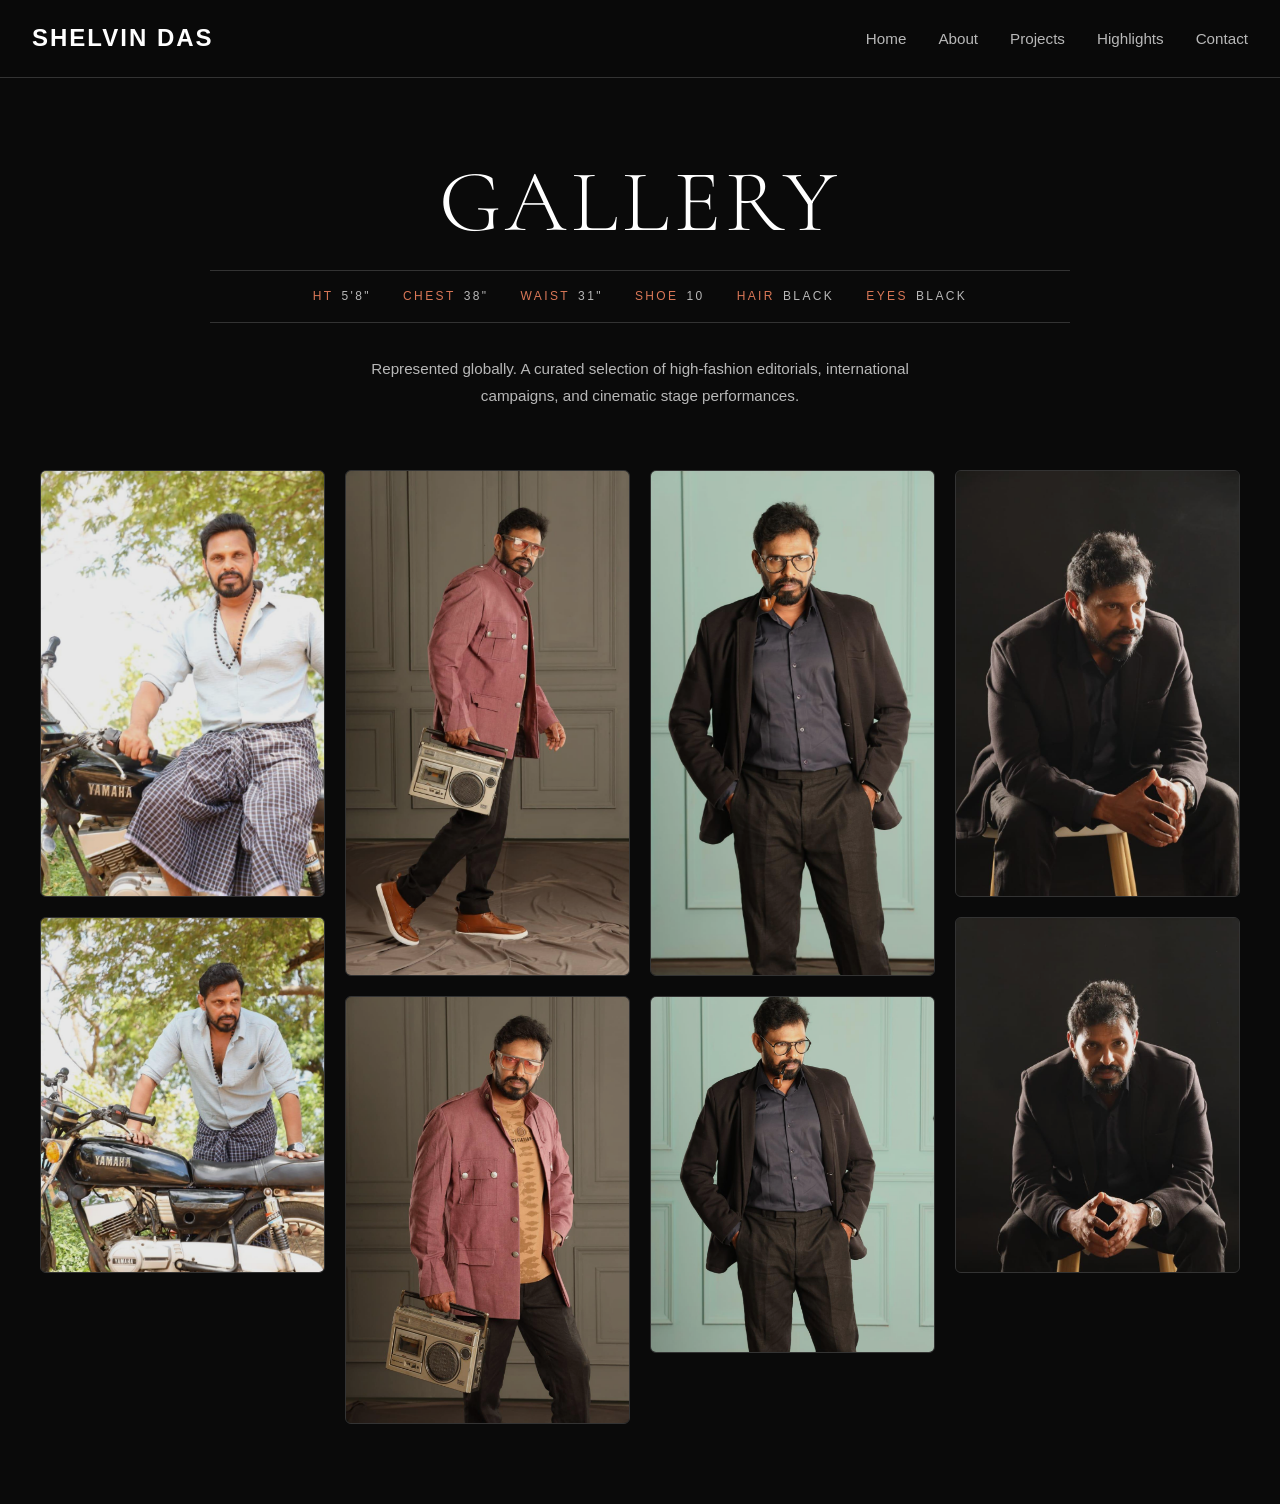
==== gallery.html @ 8c77b891 "Add files via upload" ====
<!DOCTYPE html>
<html lang="en">

<head>
  <meta charset="UTF-8" />
  <meta name="viewport" content="width=device-width, initial-scale=1.0" />
  <title>Gallery</title>

  <link rel="preconnect" href="https://fonts.googleapis.com">
  <link rel="preconnect" href="https://fonts.gstatic.com" crossorigin>
  <link
    href="https://fonts.googleapis.com/css2?family=Cormorant+Garamond:wght@300;400;500&family=Inter:wght@300;400;500&display=swap"
    rel="stylesheet">

  <style>
    /* Theme Variables */
    :root {
      --bg-dark: #0a0a0a;
      --bg-secondary: #1a1a1a;
      --text-primary: #ffffff;
      --text-secondary: #b8b8b8;
      --accent: #d97757;
      --accent-dark: #c56647;
      --accent-light: #e8936d;
      --border: #333333;
    }

    * {
      margin: 0;
      padding: 0;
      box-sizing: border-box;
    }

    body {
      font-family: -apple-system, BlinkMacSystemFont, 'Segoe UI',
        'Roboto', 'Oxygen', 'Ubuntu', 'Cantarell', sans-serif;

      background-color: var(--bg-dark);
      color: var(--text-primary);
      line-height: 1.6;
      overflow-x: hidden;
    }

    /* NAVIGATION */

    nav {
      position: sticky;
      top: 0;
      z-index: 1000;
      background: rgba(10, 10, 10, 0.95);
      backdrop-filter: blur(10px);
      border-bottom: 1px solid var(--border);
      padding: 1.2rem 2rem;
    }

    nav .container {
      max-width: 1400px;
      margin: 0 auto;
      display: flex;
      justify-content: space-between;
      align-items: center;
    }


    .logo {
      font-size: 1.5rem;
      font-weight: 700;
      letter-spacing: 2px;
      color: var(--text-primary);
      text-decoration: none;
    }

    .nav-links {
      display: flex;
      gap: 2rem;
      list-style: none;
    }

    .nav-links a {
      color: var(--text-secondary);
      text-decoration: none;
      font-size: 0.95rem;
      font-weight: 500;
      transition: 0.3s ease;
      position: relative;
    }

    .nav-links a:hover,
    .nav-links a.active {
      color: var(--accent);
    }

    .nav-links a::after {
      content: '';
      position: absolute;
      left: 0;
      bottom: -6px;
      width: 0%;
      height: 2px;
      background: var(--accent);
      transition: 0.3s ease;
    }

    .nav-links a:hover::after,
    .nav-links a.active::after {
      width: 100%;
    }

    .container {
    max-width: 1400px;
    margin: 0 auto;
    width: 100%;
    }


    /* --- Portfolio Header --- */
    .portfolio-header {
      text-align: center;
      padding: 80px 20px 60px;
      max-width: 900px;
      margin: 0 auto;
    }

    .model-name {
      font-family: 'Cormorant Garamond', serif;
      font-size: 5.5rem;
      font-weight: 300;
      letter-spacing: 0.05em;
      text-transform: uppercase;
      margin-bottom: 24px;
      line-height: 1;
      color: var(--text-primary);
    }

    /* Model Measurements/Stats Line */
    .model-stats {
      display: flex;
      justify-content: center;
      flex-wrap: wrap;
      gap: 16px 32px;
      font-size: 0.75rem;
      letter-spacing: 0.2em;
      text-transform: uppercase;
      color: var(--text-secondary);
      margin-bottom: 32px;
      border-top: 1px solid var(--border);
      border-bottom: 1px solid var(--border);
      padding: 16px 0;
    }

    .stat-item {
      display: flex;
      gap: 8px;
    }

    .stat-label {
      font-weight: 500;
      color: var(--accent);
      /* Using the accent color for data labels */
    }

    .model-bio {
      font-size: 0.95rem;
      line-height: 1.8;
      color: var(--text-secondary);
      font-weight: 300;
      max-width: 600px;
      margin: 0 auto;
    }

    /* --- Pinterest-Style Masonry Grid --- */
    .masonry-grid {
      column-count: 4;
      column-gap: 20px;
      padding: 0 40px 80px;
      max-width: 1800px;
      margin: 0 auto;
    }

    /* Individual Image Card */
    .grid-item {
      break-inside: avoid;
      margin-bottom: 20px;
      position: relative;
      overflow: hidden;
      cursor: pointer;
      border-radius: 6px;
      background-color: var(--bg-secondary);
      border: 1px solid var(--border);
      transition: border-color 0.3s ease;
    }

    .grid-item:hover {
      border-color: var(--accent-dark);
    }

    .grid-item img {
      width: 100%;
      display: block;
      transition: transform 0.6s cubic-bezier(0.25, 0.46, 0.45, 0.94);
      opacity: 0.9;
      /* Slight dim to fit the dark theme */
    }

    .grid-item:hover img {
      transform: scale(1.03);
      opacity: 1;
    }

    /* Hover Overlay */
    .item-overlay {
      position: absolute;
      inset: 0;
      /* Dark gradient to ensure text readability */
      background: linear-gradient(to top, rgba(10, 10, 10, 0.9) 0%, transparent 50%);
      opacity: 0;
      transition: opacity 0.3s ease;
      display: flex;
      align-items: flex-end;
      padding: 24px;
    }

    .grid-item:hover .item-overlay {
      opacity: 1;
    }

    .item-info h3 {
      color: var(--text-primary);
      font-family: 'Cormorant Garamond', serif;
      font-weight: 400;
      font-style: italic;
      font-size: 1.5rem;
      margin-bottom: 4px;
    }

    .item-info p {
      color: var(--accent-light);
      font-size: 0.75rem;
      text-transform: uppercase;
      letter-spacing: 0.1em;
    }

    /* Placeholder heights to simulate masonry layout */
    .h-tall {
      aspect-ratio: 2/3;
    }

    .h-short {
      aspect-ratio: 4/5;
    }

    .h-xl {
      aspect-ratio: 9/16;
    }

    /* Responsive Adjustments */
    @media (max-width: 1200px) {
      .masonry-grid {
        column-count: 3;
      }

      .model-name {
        font-size: 4rem;
      }
    }

    @media (max-width: 900px) {
      .masonry-grid {
        column-count: 2;
        padding: 0 20px 40px;
      }

      .model-stats {
        gap: 12px 20px;
        font-size: 0.65rem;
      }
    }

    @media (max-width: 600px) {
      .masonry-grid {
        column-count: 1;
        column-gap: 0;
      }

      .model-name {
        font-size: 3rem;
      }

      .portfolio-header {
        padding: 50px 20px 40px;
      }
    }
  </style>
</head>

<body>
  <nav>
    <div class="container">

      <a href="index.html#home" class="logo">
        SHELVIN DAS
      </a>

      <ul class="nav-links">

        <li>
          <a href="index.html#home">
            Home
          </a>
        </li>

        <li>
          <a href="index.html#about">
            About
          </a>
        </li>

        <li>
          <a href="index.html#projects">
            Projects
          </a>
        </li>

        <li>
          <a href="index.html#highlights">
            Highlights
          </a>
        </li>

        <li>
          <a href="index.html#contact">
            Contact
          </a>
        </li>

      </ul>
    </div>
  </nav>


  <!-- Model Portfolio Header -->
  <header class="portfolio-header">
    <h1 class="model-name">Gallery</h1>

    <!-- Professional Model Measurements Line -->
    <div class="model-stats">
      <div class="stat-item"><span class="stat-label">HT</span> 5'8"</div>
      <div class="stat-item"><span class="stat-label">CHEST</span> 38"</div>
      <div class="stat-item"><span class="stat-label">WAIST</span> 31"</div>
      <div class="stat-item"><span class="stat-label">SHOE</span> 10</div>
      <div class="stat-item"><span class="stat-label">HAIR</span> BLACK</div>
      <div class="stat-item"><span class="stat-label">EYES</span> BLACK</div>
    </div>

    <p class="model-bio">
      Represented globally. A curated selection of high-fashion editorials, international campaigns, and cinematic stage
      performances.
    </p>
  </header>

  <!-- Pinterest-Style Masonry Grid -->
  <main class="masonry-grid">

    <div class="grid-item h-tall">
      <img src="Das1.jpeg" alt="Editorial Cover" style="height: 100%; object-fit: cover;">
      <div class="item-overlay">
        <div class="item-info">
          <h3>Koothadi</h3>
          <p>Character Profile</p>
        </div>
      </div>
    </div>

    <div class="grid-item h-short">
      <img src="Das2.jpeg" alt="Studio Portrait" style="height: 100%; object-fit: cover;">
      <div class="item-overlay">
        <div class="item-info">
          <h3>Koothadi</h3>
          <p>Character Profile</p>
        </div>
      </div>
    </div>

    <div class="grid-item h-xl">
      <img src="Das3.jpeg" alt="Runway Look" style="height: 100%; object-fit: cover;">
      <div class="item-overlay">
        <div class="item-info">
          <h3>Studio Series</h3>
          <p>Photoshoot</p>
        </div>
      </div>
    </div>

    <div class="grid-item h-tall">
      <img src="Das4.jpeg" alt="Commercial Campaign" style="height: 100%; object-fit: cover;">
      <div class="item-overlay">
        <div class="item-info">
          <h3>Studio Series</h3>
          <p>Photoshoot</p>
        </div>
      </div>
    </div>

    <div class="grid-item h-xl">
      <img src="Das5.jpeg" alt="Character Study" style="height: 100%; object-fit: cover;">
      <div class="item-overlay">
        <div class="item-info">
          <h3>Wild Buffalo</h3>
          <p>Character Profile</p>
        </div>
      </div>
    </div>

    <div class="grid-item h-short">
      <img src="Das6.jpeg" alt="Street Style" style="height: 100%; object-fit: cover;">
      <div class="item-overlay">
        <div class="item-info">
          <h3>Wild Buffalo</h3>
          <p>Character Profile</p>
        </div>
      </div>
    </div>

    <div class="grid-item h-tall">
      <img src="Das7.jpeg" alt="Avant Garde" style="height: 100%; object-fit: cover;">
      <div class="item-overlay">
        <div class="item-info">
          <h3>Backstage</h3>
          <p>Unfiltered Moments</p>
        </div>
      </div>
    </div>

    <div class="grid-item h-short">
      <img src="Das8.jpeg" alt="Backstage" style="height: 100%; object-fit: cover;">
      <div class="item-overlay">
        <div class="item-info">
          <h3>Backstage</h3>
          <p>Unfiltered Moments</p>
        </div>
      </div>
    </div>

  </main>

</body>

</html>
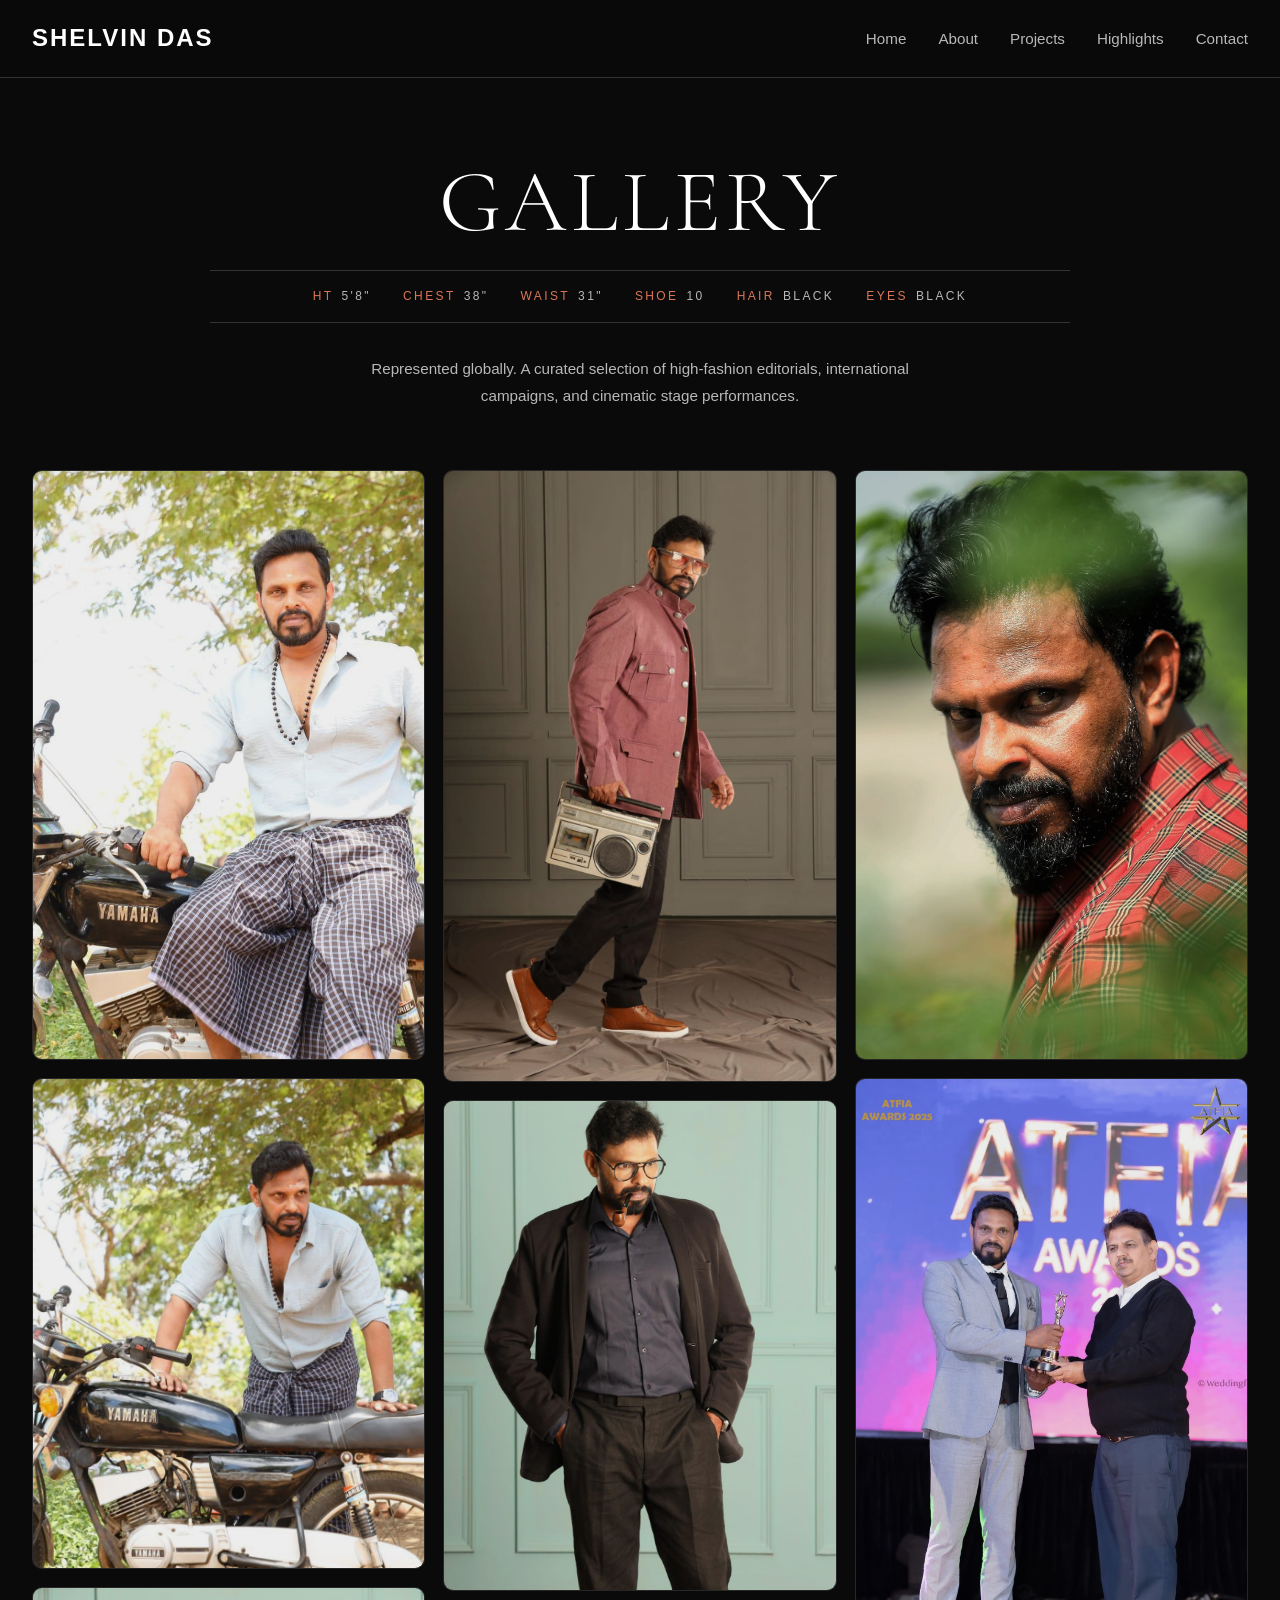
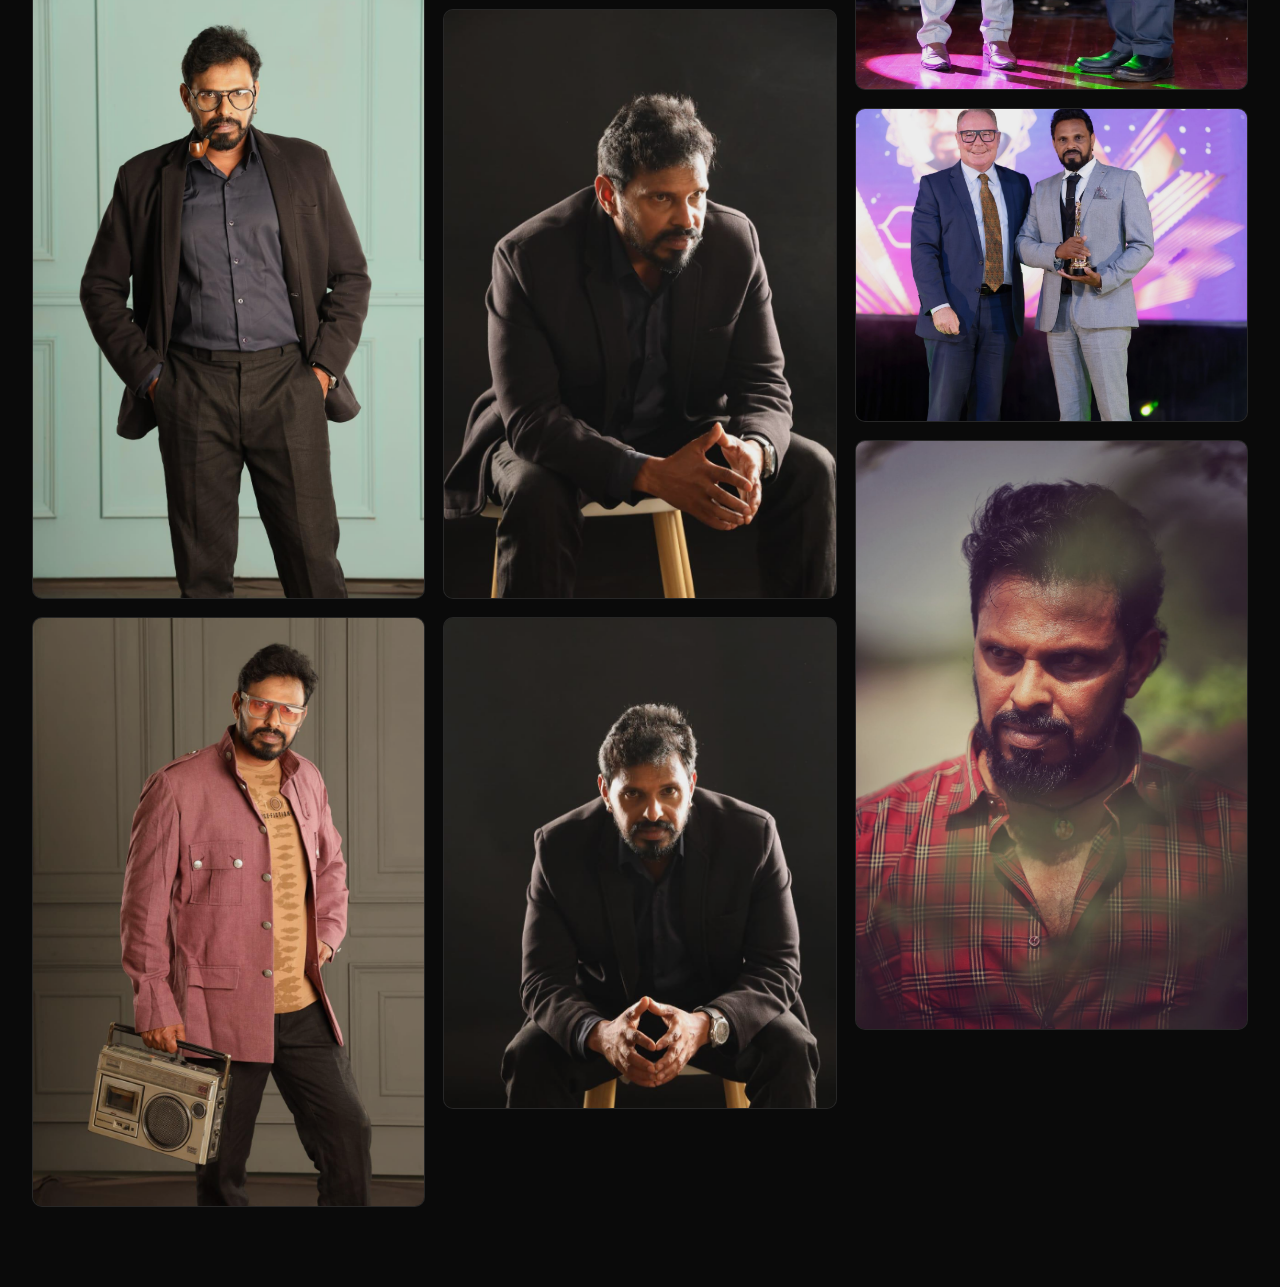
==== commit c1fe0ab4: "Photos update" ====
--- a/gallery.html
+++ b/gallery.html
@@ -107,9 +107,9 @@
     }
 
     .container {
-    max-width: 1400px;
-    margin: 0 auto;
-    width: 100%;
+      max-width: 1400px;
+      margin: 0 auto;
+      width: 100%;
     }
 
 
@@ -169,55 +169,62 @@
     }
 
     /* --- Pinterest-Style Masonry Grid --- */
+    /* --- Improved Masonry Grid --- */
     .masonry-grid {
       column-count: 4;
-      column-gap: 20px;
-      padding: 0 40px 80px;
-      max-width: 1800px;
+      column-gap: 18px;
+      padding: 0 32px 80px;
+      max-width: 1700px;
       margin: 0 auto;
     }
 
-    /* Individual Image Card */
     .grid-item {
       break-inside: avoid;
-      margin-bottom: 20px;
+      margin-bottom: 18px;
       position: relative;
       overflow: hidden;
       cursor: pointer;
-      border-radius: 6px;
+      border-radius: 10px;
       background-color: var(--bg-secondary);
-      border: 1px solid var(--border);
-      transition: border-color 0.3s ease;
+      border: 1px solid rgba(255, 255, 255, 0.06);
+      transition:
+        transform 0.35s ease,
+        border-color 0.35s ease;
     }
 
     .grid-item:hover {
-      border-color: var(--accent-dark);
+      border-color: var(--accent);
+      transform: translateY(-4px);
     }
 
     .grid-item img {
       width: 100%;
       display: block;
-      transition: transform 0.6s cubic-bezier(0.25, 0.46, 0.45, 0.94);
-      opacity: 0.9;
-      /* Slight dim to fit the dark theme */
+      object-fit: cover;
+      transition:
+        transform 0.7s cubic-bezier(0.25, 0.46, 0.45, 0.94),
+        opacity 0.4s ease;
+      opacity: 0.92;
     }
 
     .grid-item:hover img {
-      transform: scale(1.03);
+      transform: scale(1.04);
       opacity: 1;
     }
 
-    /* Hover Overlay */
+    /* Cleaner overlay */
     .item-overlay {
       position: absolute;
       inset: 0;
-      /* Dark gradient to ensure text readability */
-      background: linear-gradient(to top, rgba(10, 10, 10, 0.9) 0%, transparent 50%);
+      background: linear-gradient(to top,
+          rgba(0, 0, 0, 0.88) 0%,
+          rgba(0, 0, 0, 0.15) 55%,
+          transparent 100%);
       opacity: 0;
       transition: opacity 0.3s ease;
       display: flex;
       align-items: flex-end;
-      padding: 24px;
+      padding: 22px;
     }
 
     .grid-item:hover .item-overlay {
@@ -225,54 +232,53 @@
     }
 
     .item-info h3 {
-      color: var(--text-primary);
+      color: white;
       font-family: 'Cormorant Garamond', serif;
       font-weight: 400;
       font-style: italic;
-      font-size: 1.5rem;
-      margin-bottom: 4px;
+      font-size: 1.45rem;
+      margin-bottom: 2px;
     }
 
     .item-info p {
       color: var(--accent-light);
-      font-size: 0.75rem;
+      font-size: 0.72rem;
+      letter-spacing: 0.14em;
       text-transform: uppercase;
-      letter-spacing: 0.1em;
-    }
-
-    /* Placeholder heights to simulate masonry layout */
+    }
+
+    /* Better image proportions */
     .h-tall {
-      aspect-ratio: 2/3;
+      aspect-ratio: 2 / 3;
     }
 
     .h-short {
-      aspect-ratio: 4/5;
+      aspect-ratio: 4 / 5;
     }
 
     .h-xl {
-      aspect-ratio: 9/16;
-    }
-
-    /* Responsive Adjustments */
-    @media (max-width: 1200px) {
+      aspect-ratio: 9 / 14;
+    }
+
+    .h-wide {
+      aspect-ratio: 5 / 4;
+    }
+
+    /* Responsive */
+    @media (max-width: 1300px) {
       .masonry-grid {
         column-count: 3;
       }
-
-      .model-name {
-        font-size: 4rem;
-      }
     }
 
     @media (max-width: 900px) {
       .masonry-grid {
         column-count: 2;
-        padding: 0 20px 40px;
+        padding: 0 18px 50px;
       }
 
-      .model-stats {
-        gap: 12px 20px;
-        font-size: 0.65rem;
+      .model-name {
+        font-size: 4rem;
       }
     }
 
@@ -280,15 +286,17 @@
       .masonry-grid {
         column-count: 1;
         column-gap: 0;
+        padding: 0 16px 40px;
       }
 
       .model-name {
         font-size: 3rem;
       }
-
-      .portfolio-header {
-        padding: 50px 20px 40px;
-      }
+    
+
+    .portfolio-header {
+      padding: 50px 20px 40px;
+    }
     }
   </style>
 </head>
@@ -382,7 +390,17 @@
     </div>
 
     <div class="grid-item h-xl">
-      <img src="Das3.jpeg" alt="Runway Look" style="height: 100%; object-fit: cover;">
+      <img src="Das5.jpeg" alt="Runway Look" style="height: 100%; object-fit: cover;">
+      <div class="item-overlay">
+        <div class="item-info">
+          <h3>Wild Buffalo</h3>
+          <p>Character Profile</p>
+        </div>
+      </div>
+    </div>
+
+    <div class="grid-item h-tall">
+      <img src="Das4.jpeg" alt="Commercial Campaign" style="height: 100%; object-fit: cover;">
       <div class="item-overlay">
         <div class="item-info">
           <h3>Studio Series</h3>
@@ -391,8 +409,8 @@
       </div>
     </div>
 
-    <div class="grid-item h-tall">
-      <img src="Das4.jpeg" alt="Commercial Campaign" style="height: 100%; object-fit: cover;">
+    <div class="grid-item h-xl">
+      <img src="Das3.jpeg" alt="Character Study" style="height: 100%; object-fit: cover;">
       <div class="item-overlay">
         <div class="item-info">
           <h3>Studio Series</h3>
@@ -401,8 +419,8 @@
       </div>
     </div>
 
-    <div class="grid-item h-xl">
-      <img src="Das5.jpeg" alt="Character Study" style="height: 100%; object-fit: cover;">
+    <div class="grid-item h-short">
+      <img src="Das6.jpeg" alt="Street Style" style="height: 100%; object-fit: cover;">
       <div class="item-overlay">
         <div class="item-info">
           <h3>Wild Buffalo</h3>
@@ -411,16 +429,6 @@
       </div>
     </div>
 
-    <div class="grid-item h-short">
-      <img src="Das6.jpeg" alt="Street Style" style="height: 100%; object-fit: cover;">
-      <div class="item-overlay">
-        <div class="item-info">
-          <h3>Wild Buffalo</h3>
-          <p>Character Profile</p>
-        </div>
-      </div>
-    </div>
-
     <div class="grid-item h-tall">
       <img src="Das7.jpeg" alt="Avant Garde" style="height: 100%; object-fit: cover;">
       <div class="item-overlay">
@@ -441,6 +449,46 @@
       </div>
     </div>
 
+    <div class="grid-item h-tall">
+      <img src="forestdas1.jpeg" alt="ATFIA" style="height: 100%; object-fit: cover;">
+      <div class="item-overlay">
+        <div class="item-info">
+          <h3>Unfiltered Moments</h3>
+          <p>Nature photoshoot</p>
+        </div>
+      </div>
+    </div>
+
+    <div class="grid-item h-xl">
+      <img src="Atfia2.jpeg" alt="ATFIA" style="height: 100%; object-fit: cover;">
+      <div class="item-overlay">
+        <div class="item-info">
+          <h3>Onstage</h3>
+          <p>ATFIA Awards</p>
+        </div>
+      </div>
+    </div>
+
+    <div class="grid-item h-wide">
+      <img src="Atfia1.jpeg" alt="Forest" style="height: 100%; object-fit: cover;">
+      <div class="item-overlay">
+        <div class="item-info">
+          <h3>Onstage</h3>
+          <p>ATFIA Awards</p>
+        </div>
+      </div>
+    </div>
+
+    <div class="grid-item h-tall">
+      <img src="forestdas2.jpeg" alt="Forest" style="height: 100%; object-fit: cover;">
+      <div class="item-overlay">
+        <div class="item-info">
+          <h3>Unfiltered Moments</h3>
+          <p>Nature photoshoot</p>
+        </div>
+      </div>
+    </div>
+
   </main>
 
 </body>
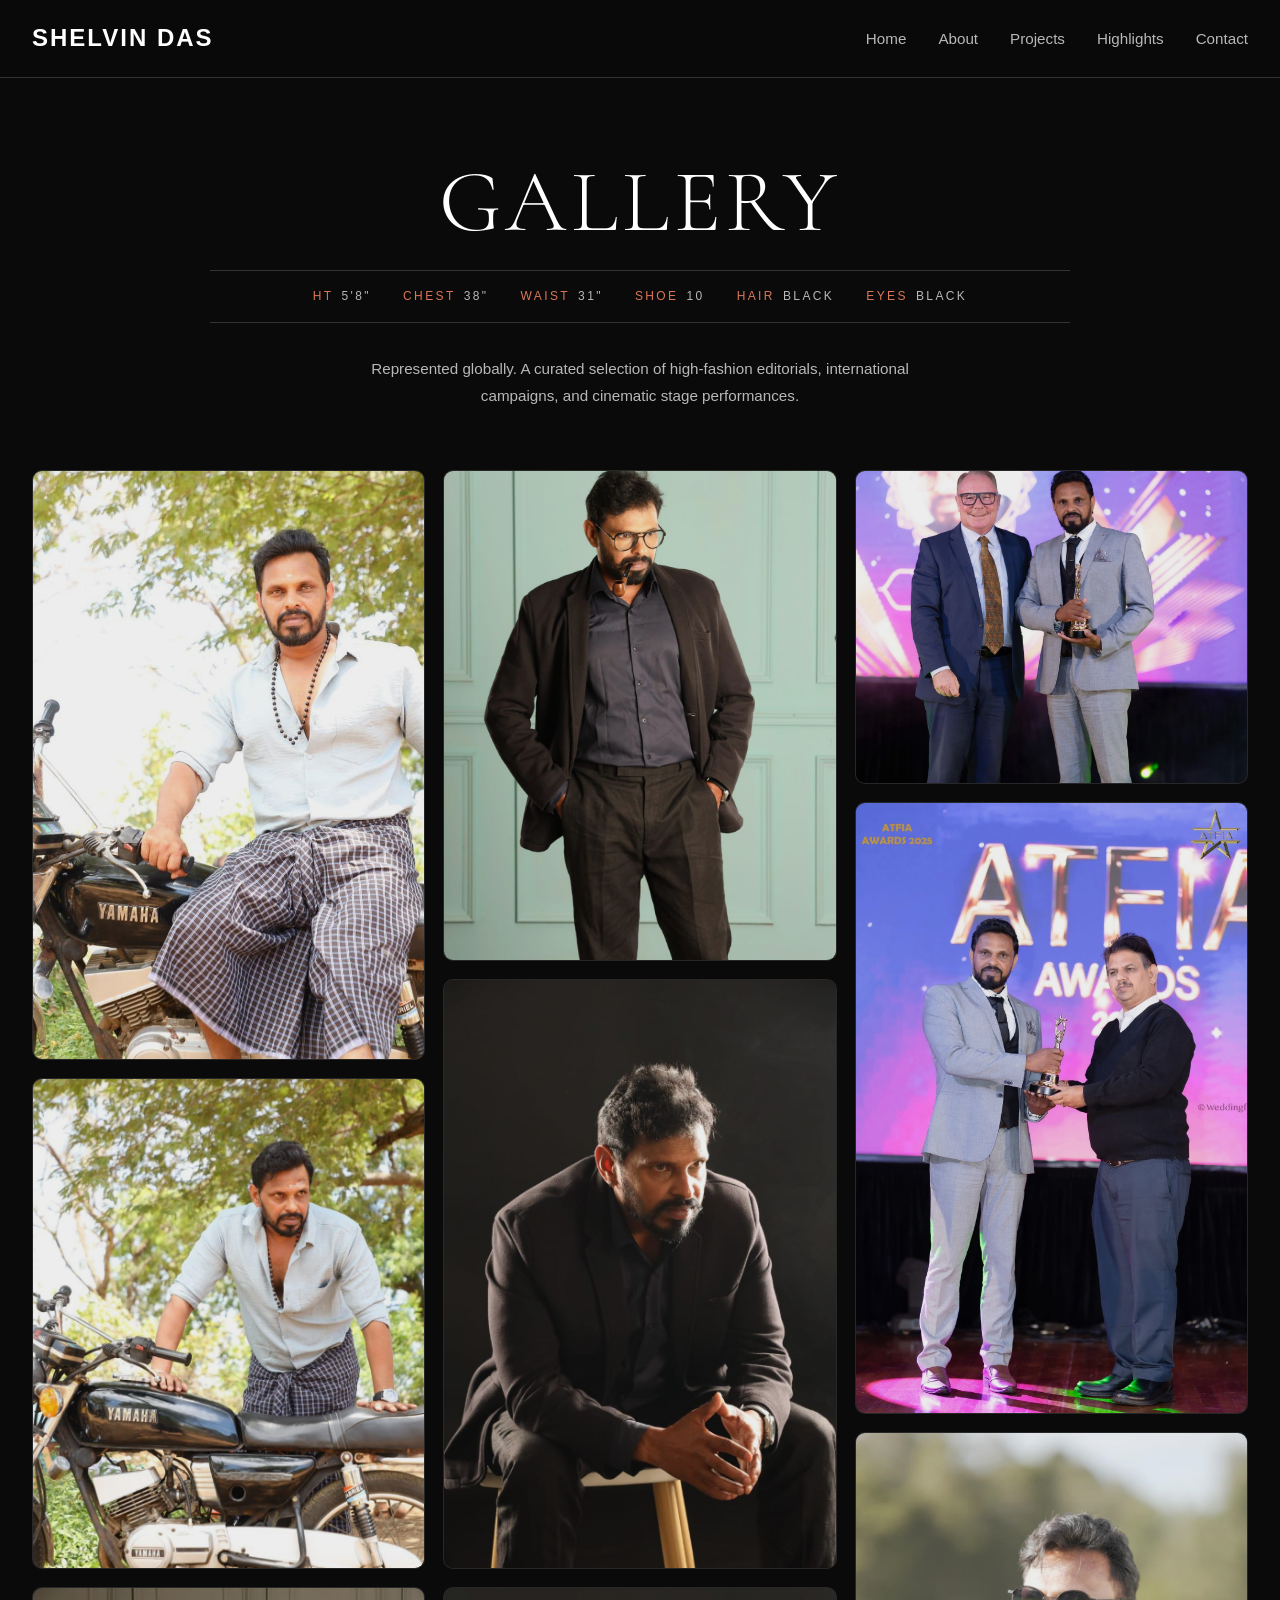
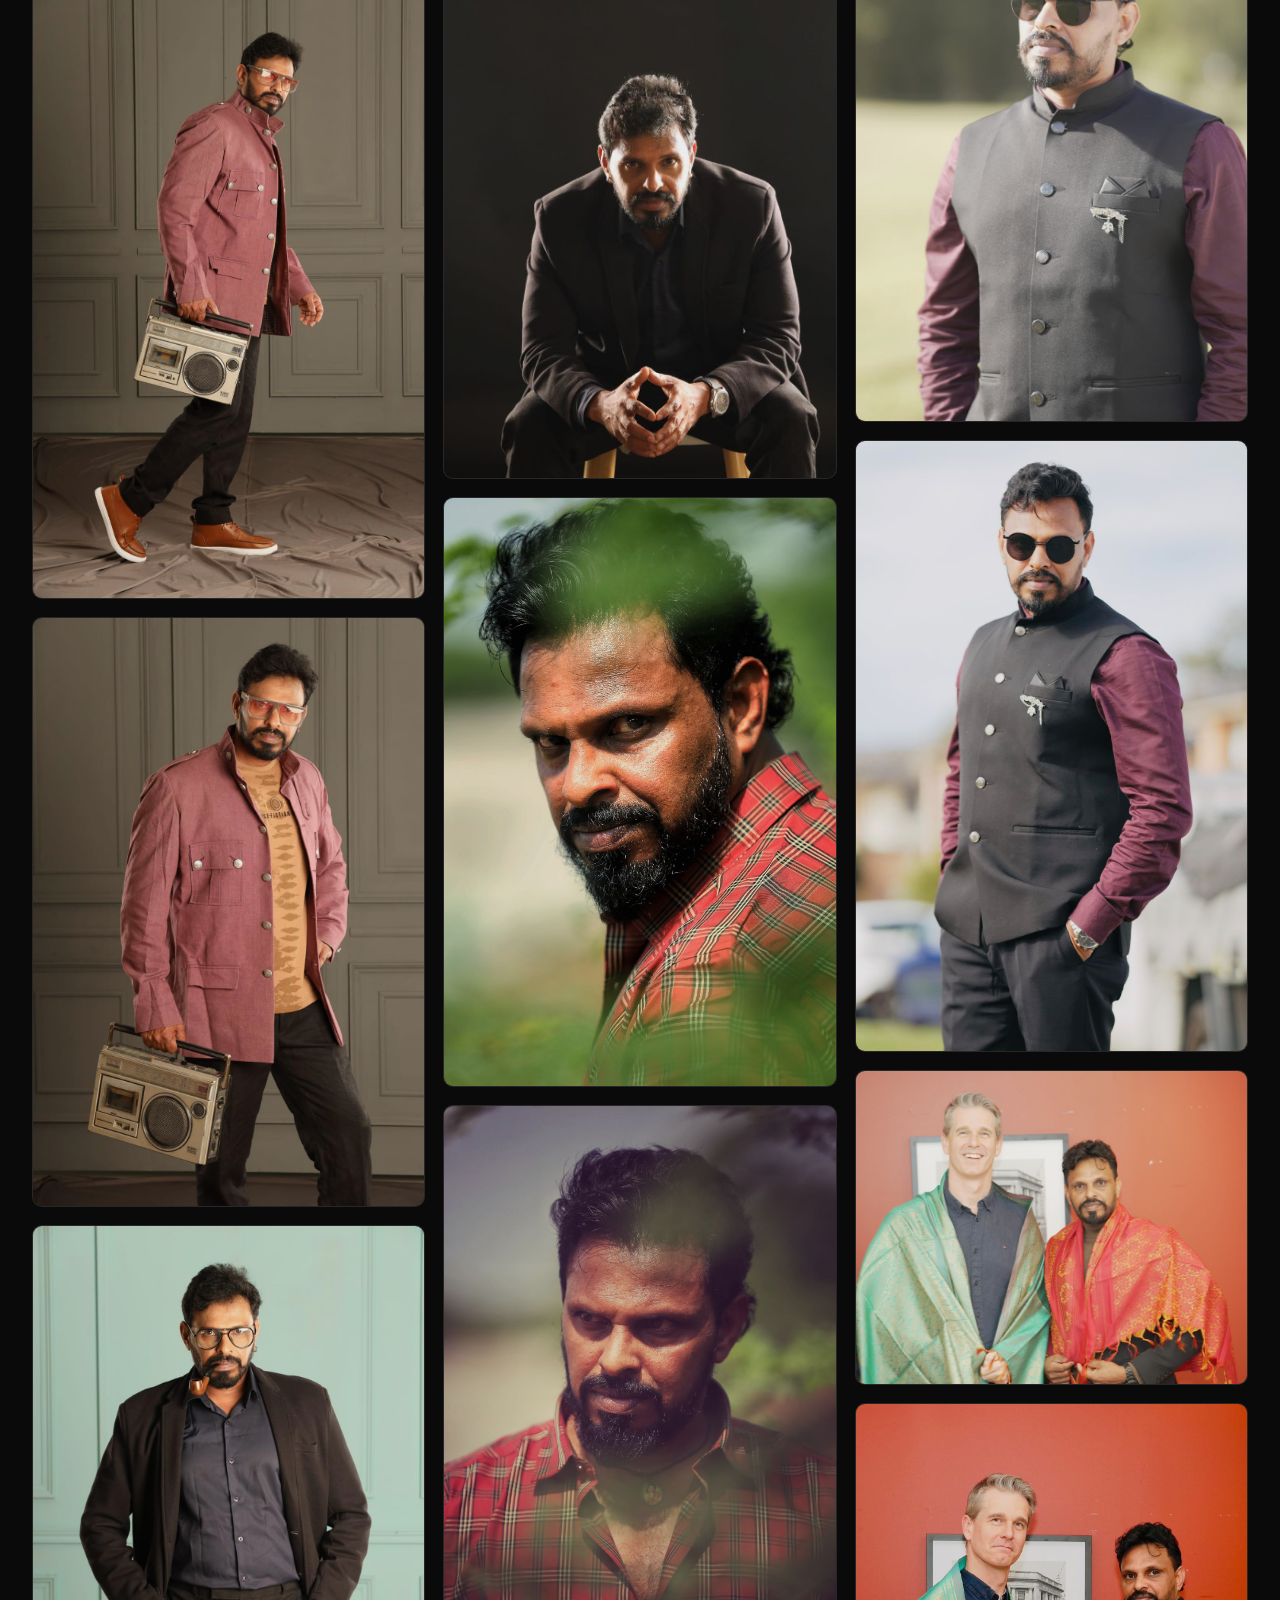
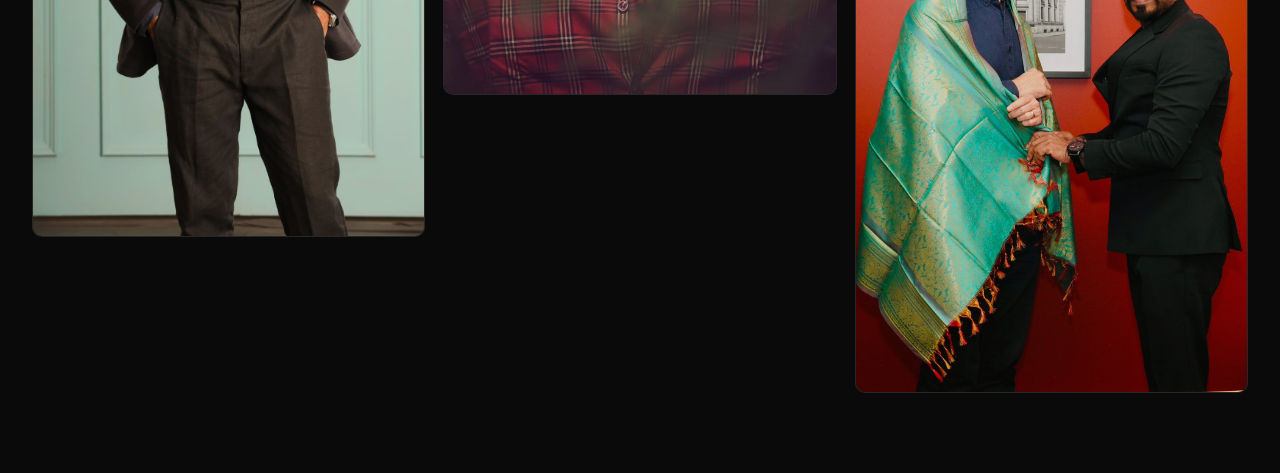
==== commit b9a3e47c: "Add files via upload" ====
--- a/gallery.html
+++ b/gallery.html
@@ -4,13 +4,17 @@
 <head>
   <meta charset="UTF-8" />
   <meta name="viewport" content="width=device-width, initial-scale=1.0" />
-  <title>Gallery</title>
+  <meta name="description"
+    content="Official website of actor Shelvin Das. View films, acting projects, gallery, biography and contact information.">
+
+  <title>Shelvin Das Gallery | Photos, Behind the Scenes & Portfolio</title>
 
   <link rel="preconnect" href="https://fonts.googleapis.com">
   <link rel="preconnect" href="https://fonts.gstatic.com" crossorigin>
   <link
     href="https://fonts.googleapis.com/css2?family=Cormorant+Garamond:wght@300;400;500&family=Inter:wght@300;400;500&display=swap"
     rel="stylesheet">
+  <link rel="canonical" href="https://shelvindas.com/" />
 
   <style>
     /* Theme Variables */
@@ -292,11 +296,11 @@
       .model-name {
         font-size: 3rem;
       }
-    
-
-    .portfolio-header {
-      padding: 50px 20px 40px;
-    }
+
+
+      .portfolio-header {
+        padding: 50px 20px 40px;
+      }
     }
   </style>
 </head>
@@ -370,7 +374,8 @@
   <main class="masonry-grid">
 
     <div class="grid-item h-tall">
-      <img src="Das1.jpeg" alt="Editorial Cover" style="height: 100%; object-fit: cover;">
+      <img src="shelvin-das-editorial-cover.jpeg" alt="Shelvin Das Editorial Cover"
+        style="height: 100%; object-fit: cover;">
       <div class="item-overlay">
         <div class="item-info">
           <h3>Koothadi</h3>
@@ -380,7 +385,8 @@
     </div>
 
     <div class="grid-item h-short">
-      <img src="Das2.jpeg" alt="Studio Portrait" style="height: 100%; object-fit: cover;">
+      <img src="shelvin-das-studio-portrait.jpeg" alt="Shelvin Das Studio Portrait"
+        style="height: 100%; object-fit: cover;">
       <div class="item-overlay">
         <div class="item-info">
           <h3>Koothadi</h3>
@@ -388,9 +394,32 @@
         </div>
       </div>
     </div>
-
     <div class="grid-item h-xl">
-      <img src="Das5.jpeg" alt="Runway Look" style="height: 100%; object-fit: cover;">
+      <img src="shelvin-das-character-study.jpeg" alt="Shelvin Das Character Study"
+        style="height: 100%; object-fit: cover;">
+      <div class="item-overlay">
+        <div class="item-info">
+          <h3>Studio Series</h3>
+          <p>Photoshoot</p>
+        </div>
+      </div>
+    </div>
+
+
+
+    <div class="grid-item h-tall">
+      <img src="shelvin-das-commercial-campaign.jpeg" alt="Shelvin Das Commercial Campaign"
+        style="height: 100%; object-fit: cover;">
+      <div class="item-overlay">
+        <div class="item-info">
+          <h3>Studio Series</h3>
+          <p>Photoshoot</p>
+        </div>
+      </div>
+    </div>
+
+    <div class="grid-item h-xl">
+      <img src="shelvin-das-runway-look.jpeg" alt="Shelvin Das Runway Look" style="height: 100%; object-fit: cover;">
       <div class="item-overlay">
         <div class="item-info">
           <h3>Wild Buffalo</h3>
@@ -399,28 +428,8 @@
       </div>
     </div>
 
-    <div class="grid-item h-tall">
-      <img src="Das4.jpeg" alt="Commercial Campaign" style="height: 100%; object-fit: cover;">
-      <div class="item-overlay">
-        <div class="item-info">
-          <h3>Studio Series</h3>
-          <p>Photoshoot</p>
-        </div>
-      </div>
-    </div>
-
-    <div class="grid-item h-xl">
-      <img src="Das3.jpeg" alt="Character Study" style="height: 100%; object-fit: cover;">
-      <div class="item-overlay">
-        <div class="item-info">
-          <h3>Studio Series</h3>
-          <p>Photoshoot</p>
-        </div>
-      </div>
-    </div>
-
     <div class="grid-item h-short">
-      <img src="Das6.jpeg" alt="Street Style" style="height: 100%; object-fit: cover;">
+      <img src="shelvin-das-street-style.jpeg" alt="Shelvin Das Street Style" style="height: 100%; object-fit: cover;">
       <div class="item-overlay">
         <div class="item-info">
           <h3>Wild Buffalo</h3>
@@ -430,7 +439,7 @@
     </div>
 
     <div class="grid-item h-tall">
-      <img src="Das7.jpeg" alt="Avant Garde" style="height: 100%; object-fit: cover;">
+      <img src="shelvin-das-avant-garde.jpeg" alt="Shelvin Das Avant Garde" style="height: 100%; object-fit: cover;">
       <div class="item-overlay">
         <div class="item-info">
           <h3>Backstage</h3>
@@ -440,7 +449,7 @@
     </div>
 
     <div class="grid-item h-short">
-      <img src="Das8.jpeg" alt="Backstage" style="height: 100%; object-fit: cover;">
+      <img src="shelvin-das-backstage.jpeg" alt="Shelvin Das Backstage" style="height: 100%; object-fit: cover;">
       <div class="item-overlay">
         <div class="item-info">
           <h3>Backstage</h3>
@@ -450,7 +459,8 @@
     </div>
 
     <div class="grid-item h-tall">
-      <img src="forestdas1.jpeg" alt="ATFIA" style="height: 100%; object-fit: cover;">
+      <img src="shelvin-das-nature-photoshoot.jpeg" alt="Shelvin Das Nature Photoshoot"
+        style="height: 100%; object-fit: cover;">
       <div class="item-overlay">
         <div class="item-info">
           <h3>Unfiltered Moments</h3>
@@ -459,8 +469,21 @@
       </div>
     </div>
 
-    <div class="grid-item h-xl">
-      <img src="Atfia2.jpeg" alt="ATFIA" style="height: 100%; object-fit: cover;">
+
+    <div class="grid-item h-tall">
+      <img src="shelvin-das-forest-photoshoot.jpeg" alt="Shelvin Das Forest Photoshoot"
+        style="height: 100%; object-fit: cover;">
+      <div class="item-overlay">
+        <div class="item-info">
+          <h3>Unfiltered Moments</h3>
+          <p>Nature photoshoot</p>
+        </div>
+      </div>
+    </div>
+
+    <div class="grid-item h-wide">
+      <img src="shelvin-das-receiving-atfia-awards-2.jpeg" alt="Shelvin Das Receiving ATFIA Awards 2"
+        style="height: 100%; object-fit: cover;">
       <div class="item-overlay">
         <div class="item-info">
           <h3>Onstage</h3>
@@ -469,8 +492,9 @@
       </div>
     </div>
 
-    <div class="grid-item h-wide">
-      <img src="Atfia1.jpeg" alt="Forest" style="height: 100%; object-fit: cover;">
+    <div class="grid-item h-xl">
+      <img src="shelvin-das-receiving-atfia-awards-1.jpeg" alt="Shelvin Das Receiving ATFIA Awards 1"
+        style="height: 100%; object-fit: cover;">
       <div class="item-overlay">
         <div class="item-info">
           <h3>Onstage</h3>
@@ -480,15 +504,46 @@
     </div>
 
     <div class="grid-item h-tall">
-      <img src="forestdas2.jpeg" alt="Forest" style="height: 100%; object-fit: cover;">
+      <img src="shelvin-das-wedding-suit-1.png" alt="Shelvin Das in suit" style="height: 100%; object-fit: cover;">
       <div class="item-overlay">
         <div class="item-info">
           <h3>Unfiltered Moments</h3>
-          <p>Nature photoshoot</p>
-        </div>
-      </div>
-    </div>
-
+          <p>Classic Suit</p>
+        </div>
+      </div>
+    </div>
+
+    <div class="grid-item h-xl">
+      <img src="shelvin-das-wedding-suit-2.png" alt="Shelvin Das in suit" style="height: 100%; object-fit: cover;">
+      <div class="item-overlay">
+        <div class="item-info">
+          <h3>Unfiltered Moments</h3>
+          <p>Classic Suit</p>
+        </div>
+      </div>
+    </div>
+
+    <div class="grid-item h-wide">
+      <img src="hon-dr-andrew-charlton-mp-recognising-shelvin-das-1.png"
+        alt="Shelvin Das Receiving Recognising from Hon Dr Andrew Charlton MP" style="height: 100%; object-fit: cover;">
+      <div class="item-overlay">
+        <div class="item-info">
+          <h3>Onstage</h3>
+          <p>Minister Recognition</p>
+        </div>
+      </div>
+    </div>
+
+    <div class="grid-item h-tall">
+      <img src="hon-dr-andrew-charlton-mp-recognising-shelvin-das-2.png"
+        alt="Shelvin Das Receiving Recognising from Hon Dr Andrew Charlton MP" style="height: 100%; object-fit: cover;">
+      <div class="item-overlay">
+        <div class="item-info">
+          <h3>Onstage</h3>
+          <p>Minister Recognition</p>
+        </div>
+      </div>
+    </div>
   </main>
 
 </body>
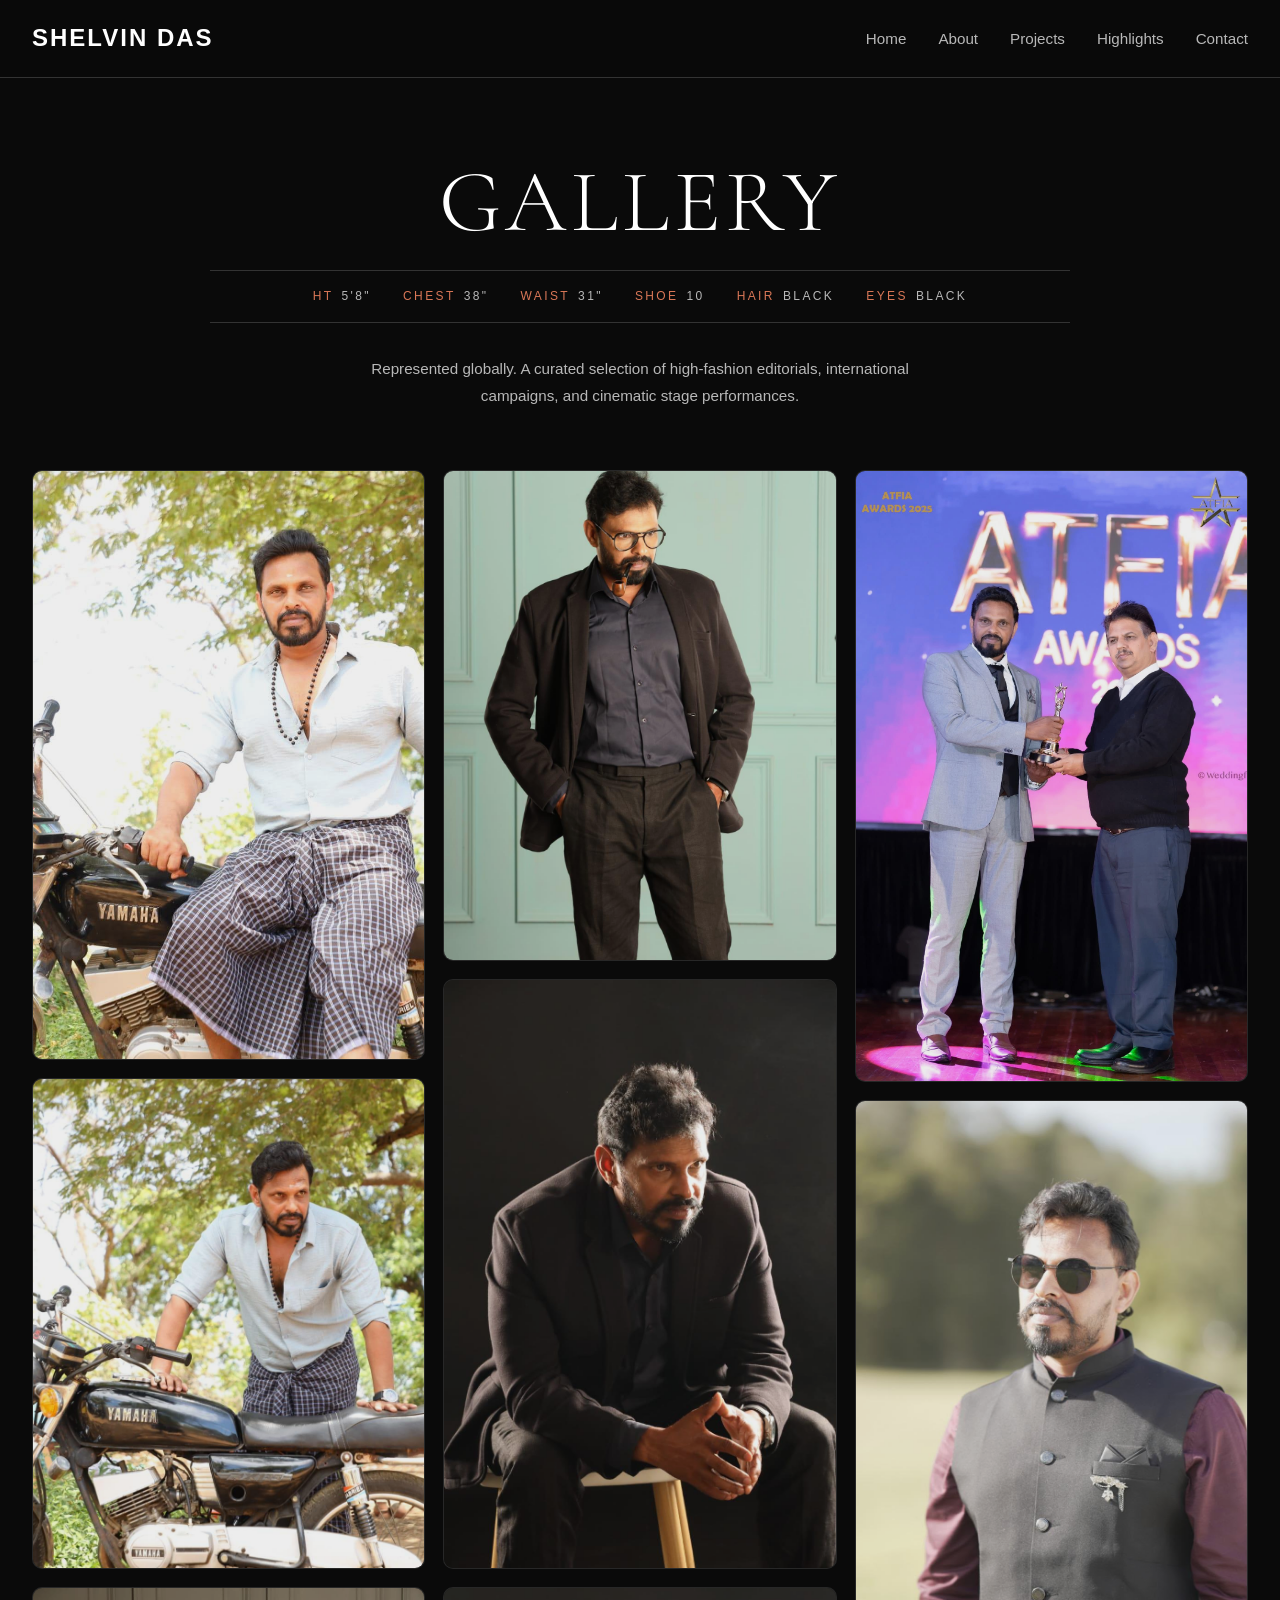
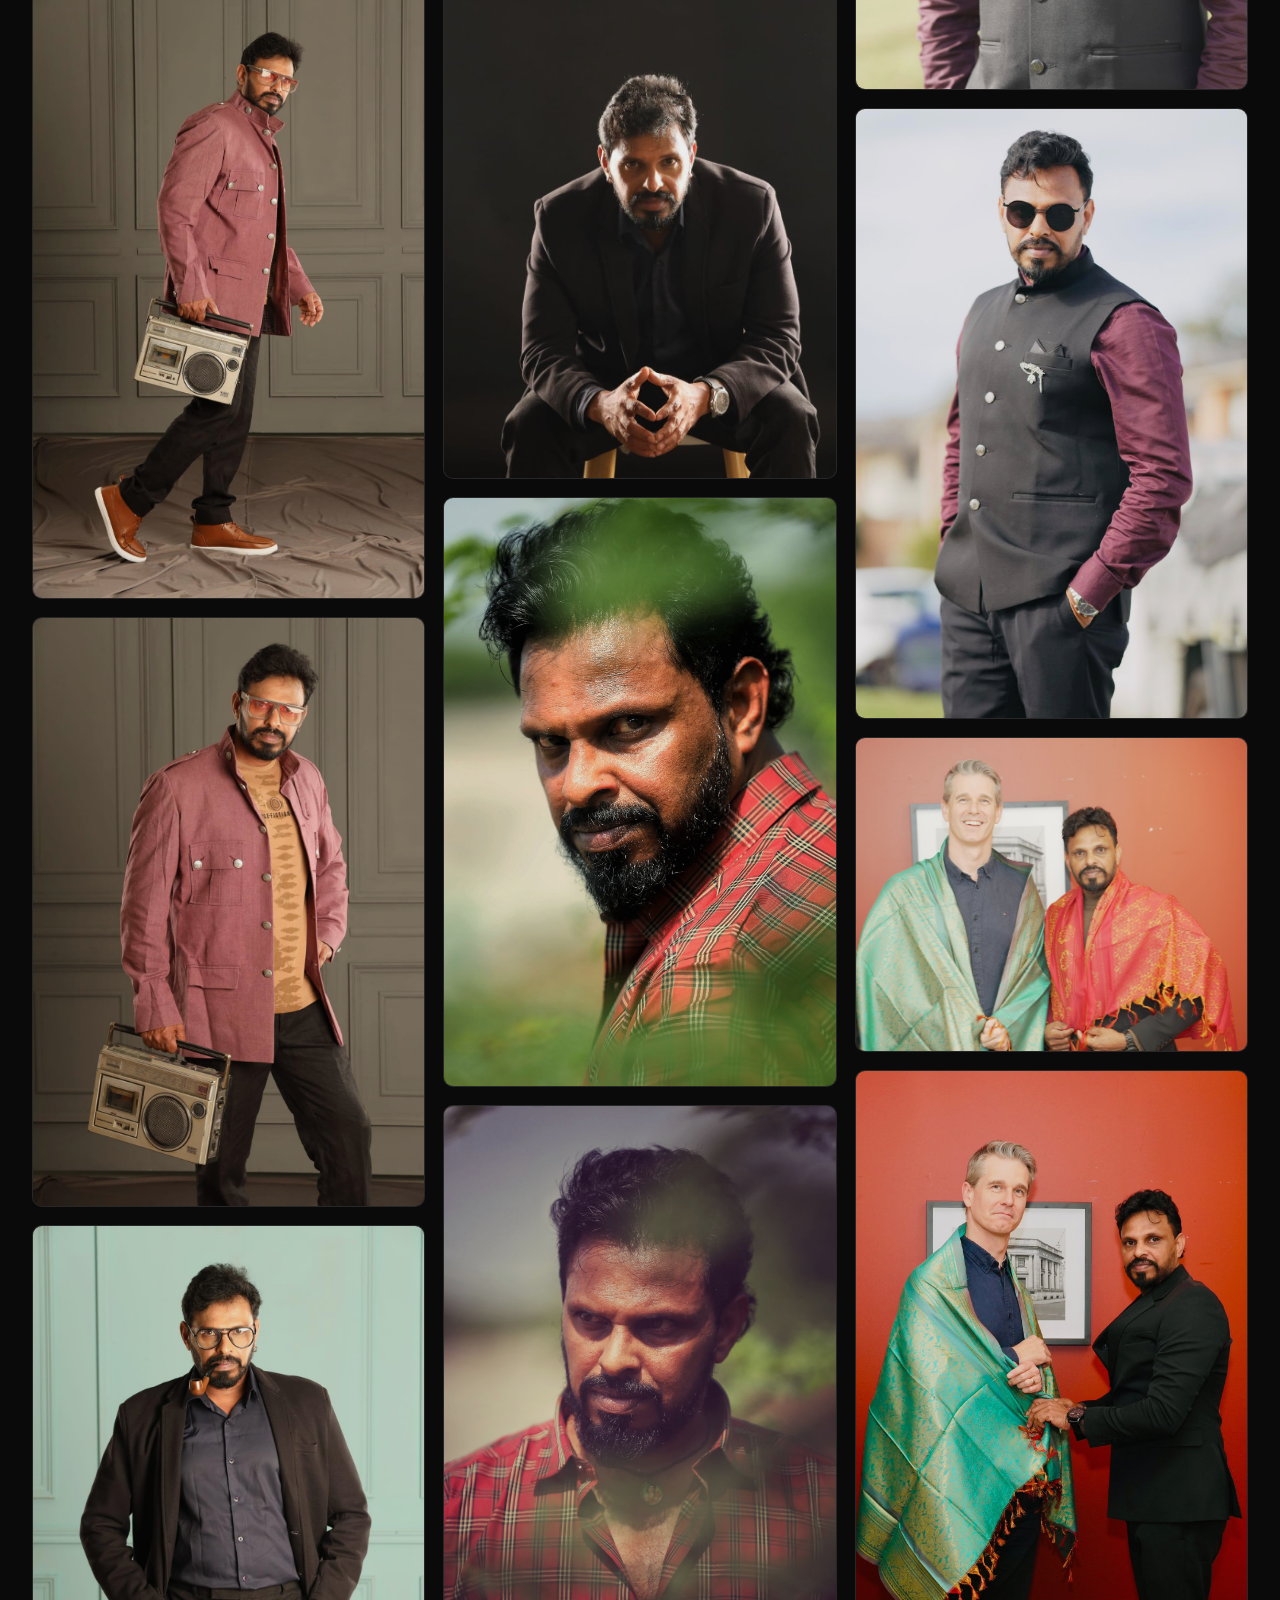
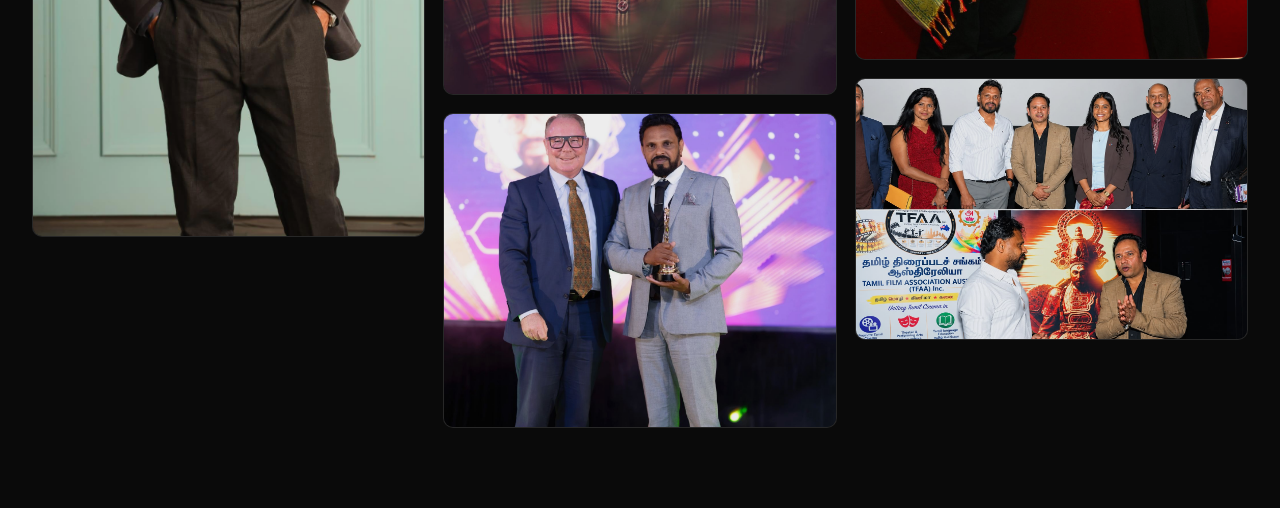
==== commit 1677f549: "Add files via upload" ====
--- a/gallery.html
+++ b/gallery.html
@@ -268,6 +268,10 @@
       aspect-ratio: 5 / 4;
     }
 
+    .h-landscape {
+      aspect-ratio: 3 / 2;
+    }
+
     /* Responsive */
     @media (max-width: 1300px) {
       .masonry-grid {
@@ -378,7 +382,7 @@
         style="height: 100%; object-fit: cover;">
       <div class="item-overlay">
         <div class="item-info">
-          <h3>Koothadi</h3>
+          <h3>Koothaadi</h3>
           <p>Character Profile</p>
         </div>
       </div>
@@ -389,7 +393,7 @@
         style="height: 100%; object-fit: cover;">
       <div class="item-overlay">
         <div class="item-info">
-          <h3>Koothadi</h3>
+          <h3>Koothaadi</h3>
           <p>Character Profile</p>
         </div>
       </div>
@@ -544,6 +548,18 @@
         </div>
       </div>
     </div>
+
+    <div class="grid-item h-landscape">
+      <img src="shelvin-das-koothadi-meet-and-greet.jpeg"
+        alt="Shelvin Das with guests at the Koothaadi meet and greet hosted with TFAA"
+        style="height: 100%; object-fit: cover;">
+      <div class="item-overlay">
+        <div class="item-info">
+          <h3>Koothaadi</h3>
+          <p>Meet &amp; Greet</p>
+        </div>
+      </div>
+    </div>
   </main>
 
 </body>
